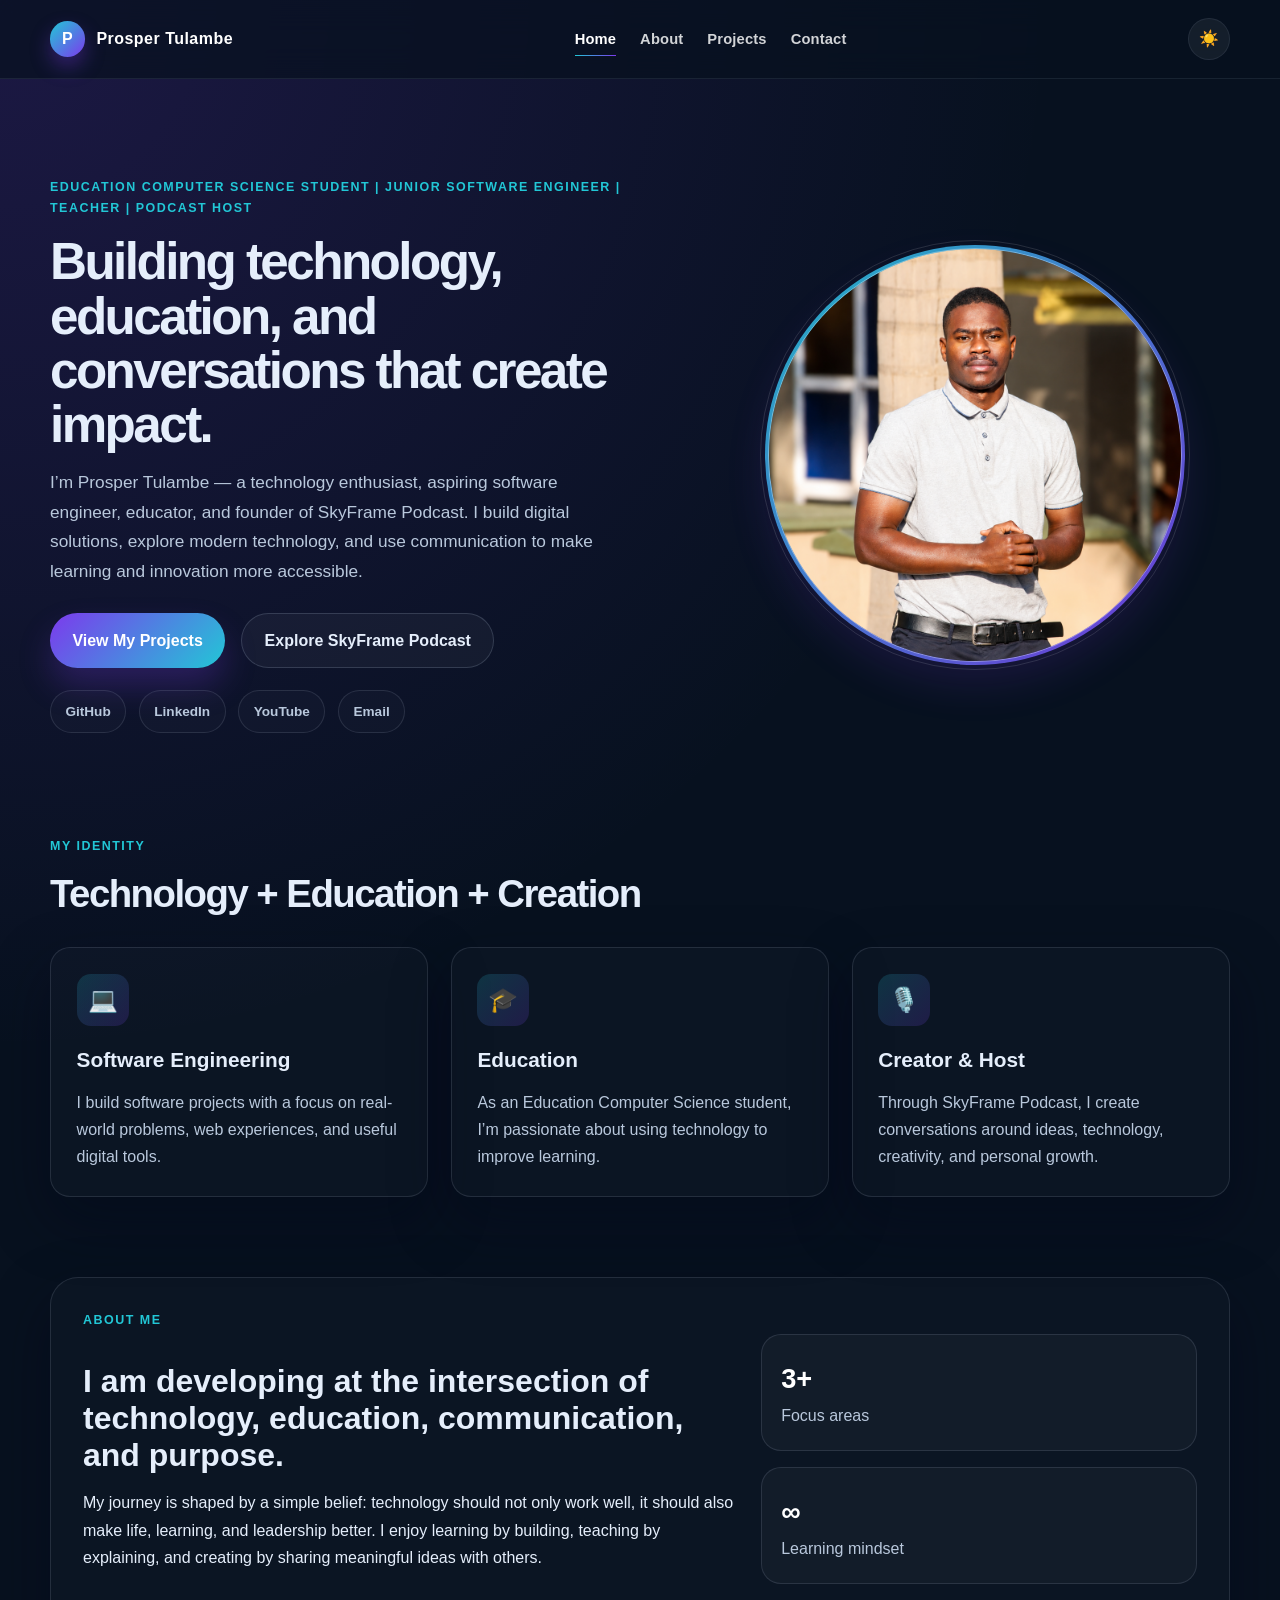
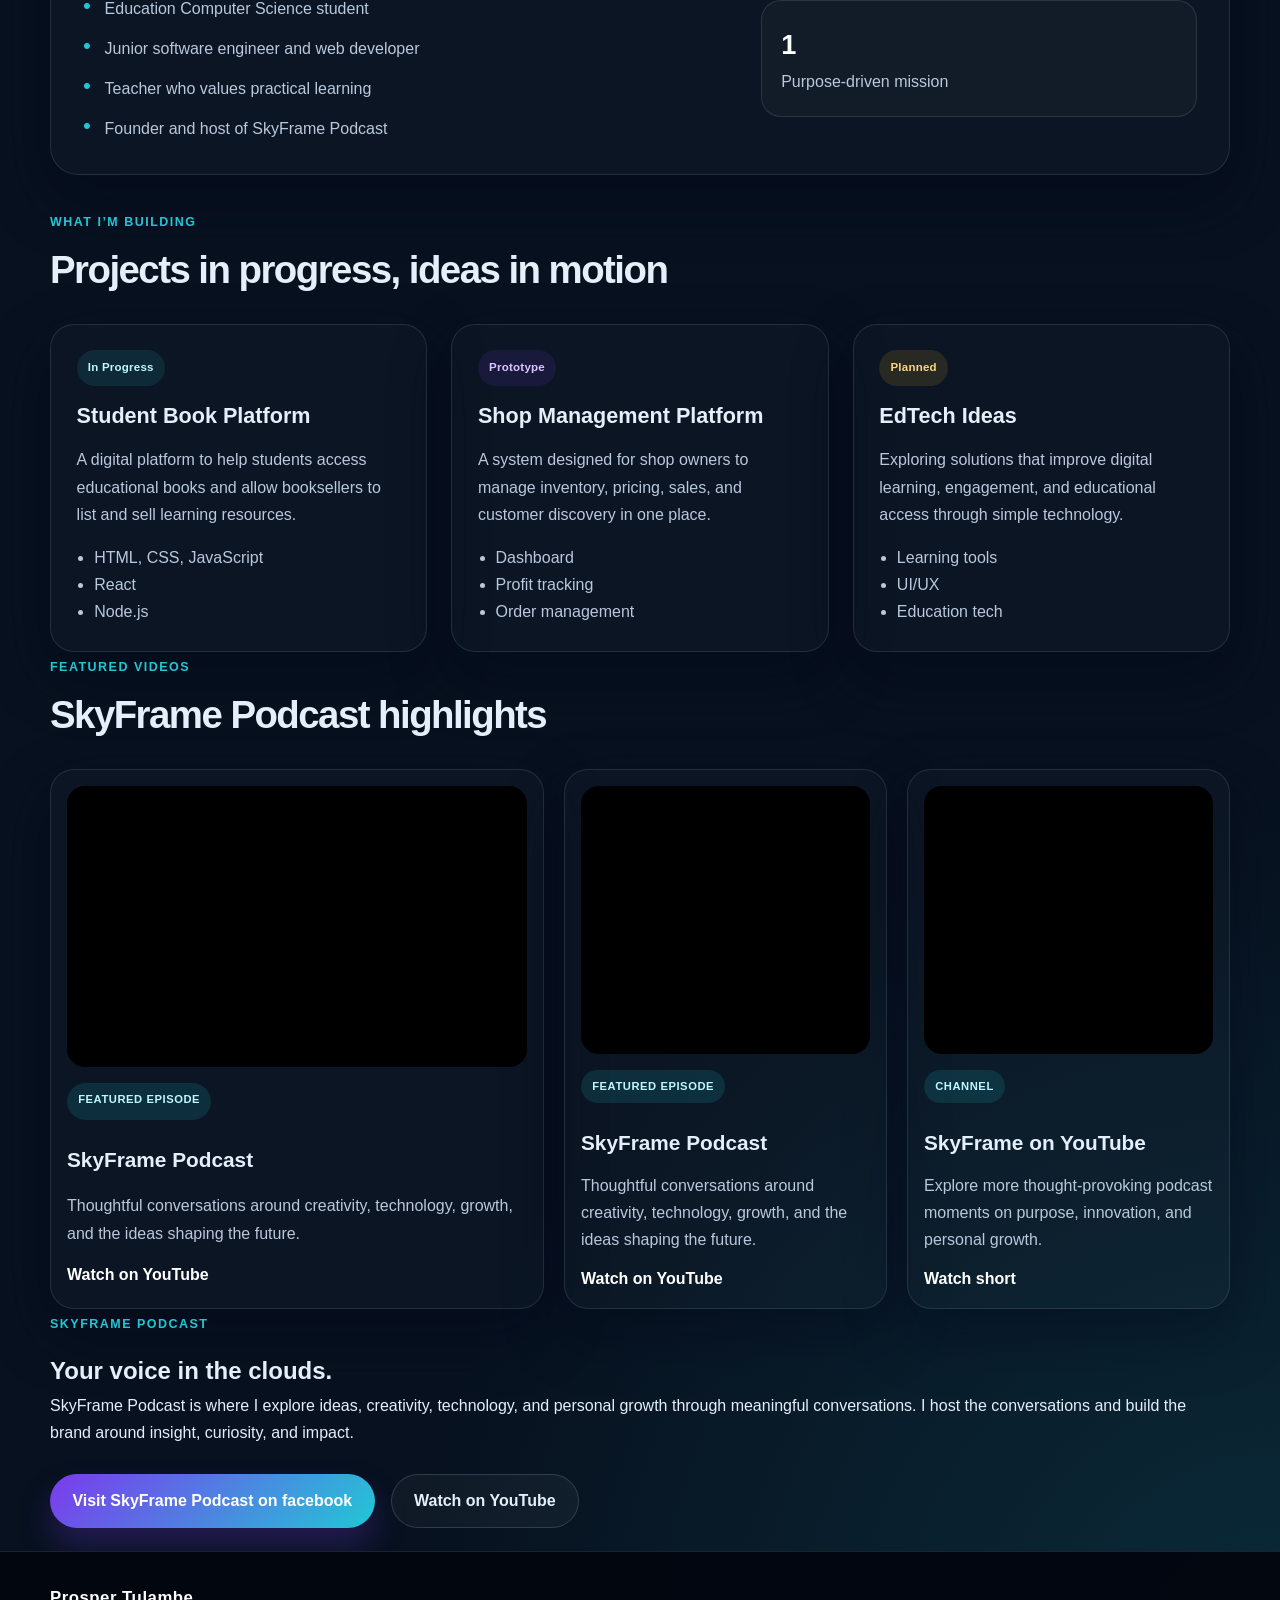
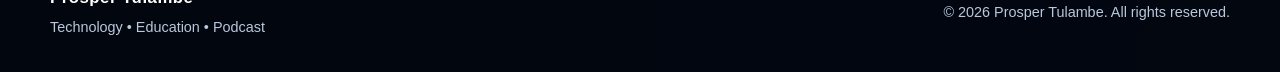
==== index.html @ 8300c0da "this is my initial portfolio" ====
<!DOCTYPE html>
<html lang="en">
<head>
    <meta charset="UTF-8">
    <meta name="viewport" content="width=device-width, initial-scale=1.0">
    <title>Prosper Tulambe | Portfolio</title>
    <link rel="stylesheet" href="css/style.css">
</head>
<body>
    <header class="site-header">
        <nav class="navbar container" aria-label="Main navigation">
            <a href="index.html" class="brand" aria-label="Prosper Tulambe home">
                <span class="brand-mark">P</span>
                <span>Prosper Tulambe</span>
            </a>

            <ul class="nav-list">
                <li><a href="index.html" class="active">Home</a></li>
                <li><a href="about.html">About</a></li>
                <li><a href="projects.html">Projects</a></li>
                
                <li><a href="contact.html">Contact</a></li>
            </ul>

            <button class="theme-toggle" type="button" aria-label="Switch to light mode">☀️</button>
        </nav>
    </header>

    <main>
        <section class="hero container">
            <div class="hero-copy">
                <p class="eyebrow">Education Computer Science Student | Junior Software Engineer | Teacher | Podcast Host</p>
                <h1>Building technology, education, and conversations that create impact.</h1>
                <p class="lead">
                    I’m Prosper Tulambe — a technology enthusiast, aspiring software engineer, educator,
                    and founder of SkyFrame Podcast. I build digital solutions, explore modern technology,
                    and use communication to make learning and innovation more accessible.
                </p>

                <div class="hero-actions">
                    <a class="btn btn-primary" href="projects.html">View My Projects</a>
                    <a class="btn btn-secondary" href="https://youtu.be/K1nj2eqJEME?si=wCZN2yOymd6LBK1X" target="_blank" rel="noopener noreferrer">Explore SkyFrame Podcast</a>
                </div>

                <div class="social-links" aria-label="Social media links">
                    <a href="https://github.com/" target="_blank" rel="noopener noreferrer" aria-label="GitHub">GitHub</a>
                    <a href="https://www.linkedin.com/" target="_blank" rel="noopener noreferrer" aria-label="LinkedIn">LinkedIn</a>
                    <a href="https://www.youtube.com/" target="_blank" rel="noopener noreferrer" aria-label="YouTube">YouTube</a>
                    <a href="mailto:prospertulambe@example.com" aria-label="Email">Email</a>
                </div>
            </div>

            <div class="hero-visual">
                <div class="profile-ring">
                    <img src="images/file_00000000c6a48246aaacdd09dd63fe5e.png" alt="Prosper Tulambe profile picture">
                </div>
            </div>
        </section>

        <section class="feature-section container">
            <div class="section-title">
                <p class="eyebrow">My Identity</p>
                <h2>Technology + Education + Creation</h2>
            </div>

            <div class="feature-grid">
                <article class="feature-card">
                    <span class="feature-icon">💻</span>
                    <h3>Software Engineering</h3>
                    <p>I build software projects with a focus on real-world problems, web experiences, and useful digital tools.</p>
                </article>

                <article class="feature-card">
                    <span class="feature-icon">🎓</span>
                    <h3>Education</h3>
                    <p>As an Education Computer Science student, I’m passionate about using technology to improve learning.</p>
                </article>

                <article class="feature-card">
                    <span class="feature-icon">🎙️</span>
                    <h3>Creator & Host</h3>
                    <p>Through SkyFrame Podcast, I create conversations around ideas, technology, creativity, and personal growth.</p>
                </article>
            </div>
        </section>

        <section class="info-section container">
            <div class="info-panel">
                <div class="info-copy">
                    <p class="eyebrow">About Me</p>
                    <h2>I am developing at the intersection of technology, education, communication, and purpose.</h2>
                    <p>
                        My journey is shaped by a simple belief: technology should not only work well, it should also make life,
                        learning, and leadership better. I enjoy learning by building, teaching by explaining, and creating by sharing
                        meaningful ideas with others.
                    </p>

                    <ul class="highlight-list">
                        <li>Education Computer Science student</li>
                        <li>Junior software engineer and web developer</li>
                        <li>Teacher who values practical learning</li>
                        <li>Founder and host of SkyFrame Podcast</li>
                    </ul>
                </div>

                <div class="stats-box">
                    <div class="stat-item">
                        <strong>3+</strong>
                        <span>Focus areas</span>
                    </div>
                    <div class="stat-item">
                        <strong>∞</strong>
                        <span>Learning mindset</span>
                    </div>
                    <div class="stat-item">
                        <strong>1</strong>
                        <span>Purpose-driven mission</span>
                    </div>
                </div>
            </div>
        </section>

        <section class="container section-block">
            <div class="section-title">
                <p class="eyebrow">What I’m Building</p>
                <h2>Projects in progress, ideas in motion</h2>
            </div>

            <div class="project-preview-grid">
                <article class="mini-project">
                    <span class="status-tag in-progress">In Progress</span>
                    <h3>Student Book Platform</h3>
                    <p>A digital platform to help students access educational books and allow booksellers to list and sell learning resources.</p>
                    <ul>
                        <li>HTML, CSS, JavaScript</li>
                        <li>React</li>
                        <li>Node.js</li>
                    </ul>
                </article>

                <article class="mini-project">
                    <span class="status-tag prototype">Prototype</span>
                    <h3>Shop Management Platform</h3>
                    <p>A system designed for shop owners to manage inventory, pricing, sales, and customer discovery in one place.</p>
                    <ul>
                        <li>Dashboard</li>
                        <li>Profit tracking</li>
                        <li>Order management</li>
                    </ul>
                </article>

                <article class="mini-project">
                    <span class="status-tag planned">Planned</span>
                    <h3>EdTech Ideas</h3>
                    <p>Exploring solutions that improve digital learning, engagement, and educational access through simple technology.</p>
                    <ul>
                        <li>Learning tools</li>
                        <li>UI/UX</li>
                        <li>Education tech</li>
                    </ul>
                </article>
            </div>
        </section>

        <section class="container section-block">
            <div class="section-title">
                <p class="eyebrow">Featured Videos</p>
                <h2>SkyFrame Podcast highlights</h2>
            </div>

            <div class="video-feature-grid">
                <article class="video-feature-card feature-main">
                    <div class="video-frame">
                        <iframe src="https://www.youtube.com/embed/K1nj2eqJEME?si=wCZN2yOymd6LBK1X" title="SkyFrame Podcast Featured Video" allow="accelerometer; autoplay; clipboard-write; encrypted-media; gyroscope; picture-in-picture; web-share" allowfullscreen></iframe>
                    </div>
                    <div class="video-copy">
                        <span class="video-tag">Featured Episode</span>
                        <h3>SkyFrame Podcast</h3>
                        <p>Thoughtful conversations around creativity, technology, growth, and the ideas shaping the future.</p>
                        <a href="https://youtu.be/K1nj2eqJEME?si=wCZN2yOymd6LBK1X" target="_blank" rel="noopener noreferrer">Watch on YouTube</a>
                    </div>
                </article>

                <article class="video-feature-card">
                    <div class="video-frame">
                        <iframe src="https://www.youtube.com/embed/K1nj2eqJEME?si=wCZN2yOymd6LBK1X" title="SkyFrame Podcast Featured Video" allow="accelerometer; autoplay; clipboard-write; encrypted-media; gyroscope; picture-in-picture; web-share" allowfullscreen></iframe>
                    </div>
                    <div class="video-copy">
                        <span class="video-tag">Featured Episode</span>
                        <h3>SkyFrame Podcast</h3>
                        <p>Thoughtful conversations around creativity, technology, growth, and the ideas shaping the future.</p>
                        <a href="https://youtu.be/K1nj2eqJEME?si=wCZN2yOymd6LBK1X" target="_blank" rel="noopener noreferrer">Watch on YouTube</a>
                    </div>
                </article>

                <article class="video-feature-card">
                    <div class="video-frame">
                        <iframe src="https://www.youtube.com/embed/K1nj2eqJEME?si=wCZN2yOymd6LBK1X" title="SkyFrame Podcast Featured Video" allow="accelerometer; autoplay; clipboard-write; encrypted-media; gyroscope; picture-in-picture; web-share" allowfullscreen></iframe>
                    </div>
                    <div class="video-copy">
                        <span class="video-tag">Channel</span>
                        <h3>SkyFrame on YouTube</h3>
                        <p>Explore more thought-provoking podcast moments on purpose, innovation, and personal growth.</p>
                        <a href="https://youtu.be/_5fshQoEt2s?si=vSO223c2QZiVjXNb" target="_blank" rel="noopener noreferrer">Watch short</a>
                    </div>
                </article>
            </div>
        </section>

        <section class="container section-block podcast-banner" id="skyframe">
            <div class="podcast-copy">
                <p class="eyebrow">SkyFrame Podcast</p>
                <h2>Your voice in the clouds.</h2>
                <p>
                    SkyFrame Podcast is where I explore ideas, creativity, technology, and personal growth through meaningful conversations.
                    I host the conversations and build the brand around insight, curiosity, and impact.
                </p>
                <div class="hero-actions">
                    <a href="https://web.facebook.com/profile.php?id=61587229599069" target="_blank" rel="noopener noreferrer" class="btn btn-primary">Visit SkyFrame Podcast on facebook</a>
                    <a href="https://youtu.be/K1nj2eqJEME?si=wCZN2yOymd6LBK1X" target="_blank" rel="noopener noreferrer" class="btn btn-secondary">Watch on YouTube</a>
                </div>
            </div>
        </section>
    </main>

    <footer class="site-footer">
        <div class="container footer-inner footer-simple">
            <div class="footer-brand">
                <h3>Prosper Tulambe</h3>
                <p>Technology • Education • Podcast</p>
            </div>
            <p class="footer-copy">© 2026 Prosper Tulambe. All rights reserved.</p>
        </div>
    </footer>

    <script src="js/script.js"></script>
</body>
</html>
---- css/style.css ----
:root {
    --bg: #07111f;
    --bg-soft: #0d1b2a;
    --panel: rgba(15, 23, 42, 0.72);
    --panel-strong: rgba(8, 15, 26, 0.9);
    --surface: #ffffff;
    --surface-soft: #eef5ff;
    --primary: #7c3aed;
    --primary-strong: #5b21b6;
    --secondary: #22c7d6;
    --text: #e5eefb;
    --text-soft: #b9c8dc;
    --text-dark: #0f172a;
    --text-muted: #65758a;
    --line: rgba(148, 163, 184, 0.18);
    --shadow: 0 24px 60px rgba(2, 6, 23, 0.38);
    --radius: 22px;
    --radius-lg: 32px;
}

body.light-mode {
    --bg: #f3f7fb;
    --bg-soft: #eaf1ff;
    --panel: rgba(255, 255, 255, 0.8);
    --panel-strong: rgba(255, 255, 255, 0.95);
    --surface: #ffffff;
    --surface-soft: #edf5ff;
    --primary: #6d4ae8;
    --primary-strong: #4c2ec2;
    --secondary: #0ea5a4;
    --text: #111827;
    --text-soft: #475569;
    --text-dark: #0f172a;
    --text-muted: #64748b;
    --line: rgba(15, 23, 42, 0.08);
    --shadow: 0 18px 40px rgba(15, 23, 42, 0.12);
}

* {
    margin: 0;
    padding: 0;
    box-sizing: border-box;
}

html {
    scroll-behavior: smooth;
}

body {
    font-family: "Inter", "Segoe UI", sans-serif;
    background:
        radial-gradient(circle at top left, rgba(124, 58, 237, 0.18), transparent 30%),
        radial-gradient(circle at bottom right, rgba(34, 199, 214, 0.14), transparent 25%),
        var(--bg);
    color: var(--text);
    line-height: 1.7;
    transition: background 0.3s ease, color 0.3s ease;
}

body.light-mode {
    background:
        radial-gradient(circle at top left, rgba(109, 74, 232, 0.12), transparent 30%),
        radial-gradient(circle at bottom right, rgba(14, 165, 164, 0.10), transparent 28%),
        var(--bg);
}

a {
    color: inherit;
    text-decoration: none;
}

img {
    display: block;
    max-width: 100%;
}

button,
input,
textarea {
    font: inherit;
}

.container {
    width: min(1180px, calc(100% - 2rem));
    margin: 0 auto;
}

.site-header {
    position: sticky;
    top: 0;
    z-index: 50;
    backdrop-filter: blur(16px);
    background: rgba(7, 17, 31, 0.72);
    border-bottom: 1px solid rgba(148, 163, 184, 0.12);
    transition: background 0.3s ease, border-color 0.3s ease;
}

body.light-mode .site-header {
    background: rgba(255, 255, 255, 0.8);
    border-color: rgba(15, 23, 42, 0.08);
}

.navbar {
    display: flex;
    align-items: center;
    justify-content: space-between;
    min-height: 78px;
    gap: 1rem;
}

.brand {
    display: inline-flex;
    align-items: center;
    gap: 0.7rem;
    color: #fff;
    font-weight: 700;
    letter-spacing: 0.03em;
}

body.light-mode .brand {
    color: var(--text-dark);
}

.brand-mark {
    display: inline-flex;
    width: 2.2rem;
    height: 2.2rem;
    align-items: center;
    justify-content: center;
    border-radius: 50%;
    background: linear-gradient(135deg, var(--secondary), var(--primary));
    color: #fff;
    font-weight: 800;
    box-shadow: 0 10px 20px rgba(124, 58, 237, 0.35);
}

.nav-list {
    list-style: none;
    display: flex;
    align-items: center;
    justify-content: center;
    gap: 1.5rem;
    padding: 0;
    background: transparent;
    border: none;
    border-radius: 0;
    box-shadow: none;
}

body.light-mode .nav-list {
    background: transparent;
    border-color: transparent;
}

.nav-list a {
    position: relative;
    color: rgba(255, 255, 255, 0.82);
    font-size: 0.92rem;
    font-weight: 600;
    letter-spacing: 0.01em;
    transition: color 0.25s ease;
    padding: 0.2rem 0;
    background: transparent;
    border: none;
    border-radius: 0;
}

body.light-mode .nav-list a {
    color: var(--text-dark);
}

.nav-list a::after {
    content: "";
    position: absolute;
    left: 0;
    bottom: -0.35rem;
    width: 100%;
    height: 1.5px;
    background: linear-gradient(90deg, var(--secondary), var(--primary));
    transform: scaleX(0);
    transform-origin: left center;
    transition: transform 0.25s ease;
}

.nav-list a:hover,
.nav-list a.active {
    color: #fff;
}

body.light-mode .nav-list a:hover,
body.light-mode .nav-list a.active {
    color: var(--primary-strong);
}

.nav-list a:hover::after,
.nav-list a.active::after {
    transform: scaleX(1);
}

.theme-toggle {
    width: 42px;
    height: 42px;
    border: 1px solid rgba(148, 163, 184, 0.12);
    background: rgba(255, 255, 255, 0.06);
    color: #fff;
    border-radius: 50%;
    cursor: pointer;
    transition: transform 0.25s ease, background 0.25s ease;
}

body.light-mode .theme-toggle {
    background: rgba(15, 23, 42, 0.05);
    color: var(--text-dark);
}

.theme-toggle:hover {
    transform: translateY(-1px);
}

main {
    overflow: hidden;
}

.hero {
    display: grid;
    grid-template-columns: 1.1fr 0.9fr;
    align-items: center;
    gap: 3rem;
    min-height: 80vh;
    padding: 4rem 0 2rem;
}

.hero-copy {
    max-width: 620px;
}

.eyebrow {
    display: inline-block;
    margin-bottom: 1rem;
    font-size: 0.78rem;
    font-weight: 700;
    letter-spacing: 0.12em;
    text-transform: uppercase;
    color: var(--secondary);
}

.hero-copy h1 {
    font-size: clamp(2.5rem, 4vw, 4.6rem);
    line-height: 1.06;
    letter-spacing: -0.05em;
    margin-bottom: 1rem;
    opacity: 0;
    transform: translateX(-28px);
    animation: slideInHero 0.9s cubic-bezier(0.2, 0.8, 0.2, 1) 0.15s forwards;
}

@keyframes slideInHero {
    0% {
        opacity: 0;
        transform: translateX(-28px);
    }
    100% {
        opacity: 1;
        transform: translateX(0);
    }
}

.lead {
    color: var(--text-soft);
    font-size: 1.08rem;
    max-width: 58ch;
}

.hero-actions {
    display: flex;
    flex-wrap: wrap;
    gap: 1rem;
    margin: 1.7rem 0 1.4rem;
}

.btn {
    display: inline-flex;
    align-items: center;
    justify-content: center;
    min-height: 3.15rem;
    padding: 0.8rem 1.4rem;
    border-radius: 999px;
    font-weight: 700;
    transition: transform 0.25s ease, box-shadow 0.25s ease, border-color 0.25s ease;
}

.btn:hover {
    transform: translateY(-2px);
}

.btn-primary {
    background: linear-gradient(135deg, var(--primary), var(--secondary));
    color: #fff;
    box-shadow: 0 18px 32px rgba(124, 58, 237, 0.25);
}

.btn-secondary {
    background: rgba(255, 255, 255, 0.04);
    border: 1px solid rgba(148, 163, 184, 0.24);
    color: var(--text);
}

body.light-mode .btn-secondary {
    background: rgba(15, 23, 42, 0.02);
}

.social-links {
    display: flex;
    flex-wrap: wrap;
    gap: 0.8rem;
}

.social-links a {
    padding: 0.55rem 0.9rem;
    border-radius: 999px;
    border: 1px solid rgba(148, 163, 184, 0.18);
    background: rgba(255, 255, 255, 0.02);
    color: var(--text-soft);
    font-size: 0.85rem;
    font-weight: 600;
}

.hero-visual {
    display: flex;
    justify-content: center;
}

.profile-ring {
    position: relative;
    width: min(420px, 85vw);
    aspect-ratio: 1;
    border-radius: 50%;
    padding: 3px;
    background: linear-gradient(135deg, rgba(34, 199, 214, 0.9), rgba(124, 58, 237, 0.9));
    box-shadow: 0 20px 40px rgba(124, 58, 237, 0.14);
}

.profile-ring::before {
    content: "";
    position: absolute;
    inset: -5px;
    border-radius: 50%;
    border: 1px solid rgba(255, 255, 255, 0.12);
}

.profile-ring img {
    width: 100%;
    height: 100%;
    object-fit: cover;
    border-radius: 50%;
    border: 1px solid rgba(255, 255, 255, 0.35);
}

.feature-section {
    padding: 2rem 0 5rem;
}

.section-title {
    margin-bottom: 2rem;
}

.section-title h2 {
    font-size: clamp(2rem, 3vw, 3rem);
    letter-spacing: -0.04em;
    line-height: 1.1;
}

.feature-grid {
    display: grid;
    grid-template-columns: repeat(3, minmax(0, 1fr));
    gap: 1.4rem;
}

.feature-card {
    background: rgba(255, 255, 255, 0.02);
    border: 1px solid var(--line);
    border-radius: 20px;
    padding: 1.6rem;
    box-shadow: var(--shadow);
    transition: transform 0.25s ease, border-color 0.25s ease;
}

.feature-card:hover {
    transform: translateY(-4px);
    border-color: rgba(124, 58, 237, 0.35);
}

.feature-icon {
    display: inline-flex;
    align-items: center;
    justify-content: center;
    width: 52px;
    height: 52px;
    border-radius: 14px;
    background: linear-gradient(135deg, rgba(34, 199, 214, 0.18), rgba(124, 58, 237, 0.18));
    font-size: 1.5rem;
    margin-bottom: 1rem;
}

.feature-card h3 {
    margin-bottom: 0.7rem;
    font-size: 1.3rem;
}

.feature-card p {
    color: var(--text-soft);
}

.info-section {
    padding-bottom: 2rem;
}

.info-panel {
    display: grid;
    grid-template-columns: 1.2fr 0.8fr;
    gap: 1.5rem;
    padding: 2rem;
    border-radius: 28px;
    border: 1px solid var(--line);
    background: rgba(255, 255, 255, 0.02);
    box-shadow: var(--shadow);
}

.info-copy {
    display: grid;
    gap: 1rem;
}

.info-copy h2 {
    font-size: clamp(1.8rem, 2.5vw, 2.8rem);
    line-height: 1.15;
}

.highlight-list {
    list-style: none;
    display: grid;
    gap: 0.8rem;
    margin-top: 0.5rem;
}

.highlight-list li {
    position: relative;
    padding-left: 1.35rem;
    color: var(--text-soft);
}

.highlight-list li::before {
    content: "•";
    position: absolute;
    left: 0;
    color: var(--secondary);
    font-size: 1.4rem;
    line-height: 1;
}

.stats-box {
    display: grid;
    gap: 1rem;
    align-content: center;
}

.stat-item {
    padding: 1.3rem 1.2rem;
    border-radius: 20px;
    background: rgba(255, 255, 255, 0.03);
    border: 1px solid var(--line);
}

.stat-item strong {
    display: block;
    font-size: clamp(1.7rem, 2vw, 2.3rem);
    color: #fff;
}

.stat-item span {
    color: var(--text-soft);
}

.project-preview-grid {
    display: grid;
    grid-template-columns: repeat(3, minmax(0, 1fr));
    gap: 1.5rem;
}

.mini-project {
    padding: 1.6rem;
    border-radius: 24px;
    border: 1px solid var(--line);
    background: rgba(255, 255, 255, 0.02);
    box-shadow: var(--shadow);
}

.mini-project h3 {
    margin: 0.8rem 0 0.7rem;
    font-size: 1.35rem;
}

.mini-project p {
    color: var(--text-soft);
}

.mini-project ul {
    margin-top: 1rem;
    padding-left: 1.1rem;
    color: var(--text-soft);
}

.status-tag.in-progress {
    background: rgba(34, 199, 214, 0.12);
    color: #bef7ff;
}

.status-tag.prototype {
    background: rgba(124, 58, 237, 0.12);
    color: #d8c7ff;
}

.status-tag.planned {
    background: rgba(251, 191, 36, 0.12);
    color: #f8d77c;
}

.video-feature-grid {
    display: grid;
    grid-template-columns: 1.3fr 0.85fr 0.85fr;
    gap: 1.25rem;
}

.video-feature-card {
    display: grid;
    gap: 1rem;
    padding: 1rem;
    border-radius: 24px;
    border: 1px solid var(--line);
    background: rgba(255, 255, 255, 0.02);
    box-shadow: var(--shadow);
}

.video-feature-card.feature-main {
    grid-column: span 1;
}

.video-frame {
    overflow: hidden;
    border-radius: 18px;
    background: #000;
    min-height: 260px;
}

.video-frame iframe {
    width: 100%;
    height: 100%;
    min-height: 260px;
    border: 0;
}

.video-thumb {
    min-height: 180px;
    border-radius: 18px;
    background-size: cover;
    background-position: center;
}

.thumb-a {
    background: linear-gradient(135deg, rgba(124, 58, 237, 0.4), rgba(34, 199, 214, 0.35)), url('https://images.unsplash.com/photo-1492691527719-9d1e07e534b4?auto=format&fit=crop&w=900&q=80') center/cover no-repeat;
}

.thumb-b {
    background: linear-gradient(135deg, rgba(124, 58, 237, 0.4), rgba(34, 199, 214, 0.35)), url('https://images.unsplash.com/photo-1522202176988-66273c2fd55f?auto=format&fit=crop&w=900&q=80') center/cover no-repeat;
}

.video-copy {
    display: grid;
    gap: 0.7rem;
}

.video-copy h3 {
    font-size: 1.3rem;
}

.video-copy p {
    color: var(--text-soft);
}

.video-copy a {
    color: #fff;
    font-weight: 700;
}

.video-tag {
    display: inline-flex;
    width: fit-content;
    padding: 0.45rem 0.75rem;
    border-radius: 999px;
    background: rgba(34, 199, 214, 0.12);
    color: #bef7ff;
    font-size: 0.7rem;
    font-weight: 700;
    letter-spacing: 0.05em;
    text-transform: uppercase;
}

.page-main {
    padding: 4rem 0 5rem;
}

.content-block {
    max-width: 900px;
    margin: 0 auto;
    background: rgba(255, 255, 255, 0.02);
    border: 1px solid var(--line);
    border-radius: 24px;
    padding: 2.2rem;
    box-shadow: var(--shadow);
}

.content-block h1 {
    font-size: clamp(2rem, 4vw, 3.2rem);
    line-height: 1.12;
    margin-bottom: 1rem;
}

.content-block p {
    color: var(--text-soft);
    font-size: 1.04rem;
}

.contact-actions {
    display: grid;
    gap: 1rem;
    margin-top: 2rem;
}

.contact-action {
    display: flex;
    align-items: center;
    gap: 1rem;
    padding: 1rem 1.1rem;
    border-radius: 18px;
    border: 1px solid var(--line);
    background: rgba(255, 255, 255, 0.02);
    color: var(--text);
    text-decoration: none;
    transition: transform 0.25s ease, border-color 0.25s ease, background 0.25s ease;
}

.contact-action:hover {
    transform: translateY(-2px);
    border-color: rgba(255, 255, 255, 0.18);
    background: rgba(255, 255, 255, 0.04);
}

.contact-icon {
    display: inline-flex;
    align-items: center;
    justify-content: center;
    width: 3.1rem;
    height: 3.1rem;
    border-radius: 14px;
    background: rgba(255, 255, 255, 0.04);
    border: 1px solid rgba(148, 163, 184, 0.12);
    flex-shrink: 0;
}

.contact-action strong {
    display: block;
    color: #fff;
    margin-bottom: 0.15rem;
}

.contact-action small {
    color: var(--text-soft);
    font-size: 0.82rem;
}

.contact-action.whatsapp .contact-icon {
    background: rgba(37, 211, 102, 0.12);
    border-color: rgba(37, 211, 102, 0.22);
}

.contact-action.email .contact-icon {
    background: rgba(234, 67, 53, 0.1);
    border-color: rgba(234, 67, 53, 0.2);
}

.contact-action.whatsapp .contact-icon i {
    color: #25D366;
    font-size: 1.5rem;
}

.contact-action.email .contact-icon i {
    color: #EA4335;
    font-size: 1.4rem;
}

body.light-mode .contact-action {
    background: rgba(15, 23, 42, 0.02);
    border-color: rgba(15, 23, 42, 0.10);
}

body.light-mode .contact-action .contact-icon {
    background: #ffffff;
    border-color: rgba(15, 23, 42, 0.08);
}

body.light-mode .contact-action strong {
    color: #111827;
}

@media (max-width: 900px) {
    .navbar {
        flex-wrap: wrap;
        padding: 0.8rem 0;
    }

    .nav-list {
        order: 3;
        width: 100%;
        flex-wrap: wrap;
        gap: 0.8rem 1rem;
        padding: 0.8rem 1rem;
    }

    .hero {
        grid-template-columns: 1fr;
        text-align: center;
        padding-top: 3rem;
    }

    .hero-copy {
        max-width: 100%;
    }

    .hero-actions,
    .social-links {
        justify-content: center;
    }

    .feature-grid {
        grid-template-columns: 1fr;
    }
}

@media (max-width: 560px) {
    .brand span:last-child {
        display: none;
    }

    .nav-list {
        justify-content: center;
    }

    .nav-list li {
        width: auto;
    }

    .hero {
        min-height: auto;
    }

    .hero-copy h1 {
        font-size: 2.3rem;
    }

    .content-block {
        padding: 1.5rem;
    }
}
    gap: 0.85rem;
    margin-top: 1.2rem;
}

.social-row a,
.socials a {
    color: rgba(255, 255, 255, 0.8);
    font-weight: 600;
    transition: color 0.2s ease;
}

.social-row a:hover,
.socials a:hover {
    color: #fff;
}

.mini-stats {
    display: flex;
    flex-wrap: wrap;
    gap: 1rem;
    list-style: none;
    margin-top: 2rem;
}

.mini-stats li {
    min-width: 125px;
    padding: 1rem 1.1rem;
    background: rgba(15, 23, 42, 0.5);
    border: 1px solid var(--line);
    border-radius: 18px;
    box-shadow: var(--shadow);
}

.mini-stats strong {
    display: block;
    font-size: 1.4rem;
    color: #fff;
}

.mini-stats span {
    color: var(--text-soft);
    font-size: 0.82rem;
}

.hero-visual {
    display: flex;
    justify-content: center;
}

.profile-card {
    position: relative;
    width: min(100%, 480px);
    padding: 1rem;
    border-radius: var(--radius-lg);
    background: linear-gradient(135deg, rgba(124, 58, 237, 0.28), rgba(34, 199, 214, 0.12));
    border: 1px solid rgba(162, 180, 216, 0.15);
    box-shadow: var(--shadow);
}

.glow-ring {
    position: absolute;
    inset: 12% 10% auto auto;
    width: 120px;
    height: 120px;
    border-radius: 50%;
    background: rgba(34, 199, 214, 0.25);
    filter: blur(14px);
}

.profile-card img {
    position: relative;
    z-index: 1;
    width: 100%;
    height: 620px;
    object-fit: cover;
    border-radius: calc(var(--radius-lg) - 12px);
}

.section-heading {
    margin-bottom: 2rem;
}

.section-heading h2 {
    font-size: clamp(2rem, 3vw, 3rem);
    margin-bottom: 0;
}

.about-grid {
    display: grid;
    grid-template-columns: 0.95fr 1.05fr;
    gap: 2rem;
    align-items: start;
}

.about-story {
    display: grid;
    gap: 1rem;
    padding: 2rem;
    border-radius: var(--radius);
    background: rgba(15, 23, 42, 0.45);
    border: 1px solid var(--line);
    box-shadow: var(--shadow);
}

.about-story strong {
    color: #fff;
}

.about-cards {
    display: grid;
    grid-template-columns: repeat(2, minmax(0, 1fr));
    gap: 1.25rem;
}

.info-card,
.detail-card,
.project-card,
.skill-card,
.build-card,
.video-card,
.podcast-card,
.contact-form-wrap,
.timeline-item {
    background: rgba(15, 23, 42, 0.52);
    border: 1px solid var(--line);
    border-radius: var(--radius);
    box-shadow: var(--shadow);
}

.info-card,
.detail-card,
.project-card,
.skill-card,
.build-card,
.video-card,
.contact-form-wrap {
    padding: 1.5rem;
}

.card-icon {
    display: inline-flex;
    width: 2.3rem;
    height: 2.3rem;
    align-items: center;
    justify-content: center;
    border-radius: 50%;
    background: rgba(124, 58, 237, 0.12);
    color: #d5c5ff;
    font-size: 0.78rem;
    font-weight: 700;
    margin-bottom: 0.8rem;
}

.info-card h3,
.detail-card h3,
.project-card h3,
.skill-card h3,
.video-card h3,
.build-card h3 {
    margin-bottom: 0.6rem;
    color: #fff;
}

.filter-bar {
    display: flex;
    flex-wrap: wrap;
    gap: 0.8rem;
    margin-bottom: 1.8rem;
}

.filter-btn {
    padding: 0.7rem 1rem;
    border: 1px solid var(--line);
    border-radius: 999px;
    background: rgba(15, 23, 42, 0.28);
    color: var(--text-soft);
    font-weight: 600;
    cursor: pointer;
    transition: all 0.25s ease;
}

.filter-btn.active,
.filter-btn:hover {
    background: linear-gradient(135deg, rgba(124, 58, 237, 0.22), rgba(34, 199, 214, 0.1));
    color: var(--text);
    border-color: rgba(124, 58, 237, 0.35);
}

.skills-grid {
    display: grid;
    grid-template-columns: repeat(2, minmax(0, 1fr));
    gap: 1.5rem;
}

.skill-card ul {
    list-style: none;
    display: grid;
    gap: 0.65rem;
    margin-top: 0.8rem;
}

.skill-card li {
    display: flex;
    align-items: center;
    justify-content: space-between;
    gap: 1rem;
    padding: 0.7rem 0.8rem;
    border-radius: 12px;
    background: rgba(148, 163, 184, 0.06);
    border: 1px solid rgba(148, 163, 184, 0.08);
    color: var(--text);
}

.skill-card em {
    color: var(--secondary);
    font-style: normal;
    font-size: 0.75rem;
    letter-spacing: 0.04em;
    text-transform: uppercase;
}

.project-grid {
    display: grid;
    grid-template-columns: repeat(3, minmax(0, 1fr));
    gap: 1.5rem;
}

.project-top {
    display: flex;
    justify-content: space-between;
    gap: 0.7rem;
    align-items: center;
    margin-bottom: 1rem;
}

.status-tag {
    display: inline-flex;
    align-items: center;
    padding: 0.5rem 0.7rem;
    border-radius: 999px;
    background: rgba(34, 199, 214, 0.14);
    color: #baf2f6;
    font-size: 0.72rem;
    font-weight: 700;
    letter-spacing: 0.02em;
}

.project-type {
    color: var(--text-soft);
    font-size: 0.75rem;
    text-transform: uppercase;
    letter-spacing: 0.06em;
}

.project-card ul {
    margin: 1rem 0 1.2rem;
    padding-left: 1.2rem;
    color: var(--text-soft);
}

.meta-stack {
    display: flex;
    flex-wrap: wrap;
    gap: 0.5rem;
    margin-bottom: 1rem;
}

.meta-stack span {
    display: inline-flex;
    padding: 0.38rem 0.6rem;
    border-radius: 999px;
    background: rgba(148, 163, 184, 0.08);
    color: var(--text);
    font-size: 0.72rem;
}

.progress-wrap {
    margin-top: 0.8rem;
}

.progress-label {
    display: flex;
    justify-content: space-between;
    color: var(--text-soft);
    font-size: 0.8rem;
    margin-bottom: 0.5rem;
}

.progress-bar {
    width: 100%;
    height: 8px;
    background: rgba(148, 163, 184, 0.12);
    border-radius: 999px;
    overflow: hidden;
}

.progress-bar span {
    display: block;
    height: 100%;
    border-radius: inherit;
    background: linear-gradient(90deg, var(--secondary), var(--primary));
}

.project-actions {
    display: flex;
    gap: 0.7rem;
    margin-top: 1.2rem;
}

.podcast-section {
    background: linear-gradient(135deg, rgba(124, 58, 237, 0.08), rgba(34, 199, 214, 0.08));
    border-top: 1px solid var(--line);
    border-bottom: 1px solid var(--line);
}

.podcast-grid {
    display: grid;
    grid-template-columns: 1.03fr 0.97fr;
    gap: 2rem;
    align-items: center;
}

.podcast-role {
    display: flex;
    align-items: center;
    gap: 1rem;
    margin: 1.5rem 0 1rem;
    padding: 0.9rem 1rem;
    width: fit-content;
    border-radius: 15px;
    background: rgba(15, 23, 42, 0.36);
    border: 1px solid var(--line);
}

.podcast-role span {
    color: var(--secondary);
    font-weight: 700;
    text-transform: uppercase;
    font-size: 0.72rem;
    letter-spacing: 0.08em;
}

.podcast-panel {
    display: grid;
    gap: 1rem;
}

.podcast-card {
    padding: 1.5rem;
}

.episode-badge,
.video-tag {
    display: inline-flex;
    padding: 0.45rem 0.7rem;
    border-radius: 999px;
    background: rgba(34, 199, 214, 0.14);
    color: #bef7ff;
    font-size: 0.7rem;
    font-weight: 700;
    letter-spacing: 0.05em;
    text-transform: uppercase;
    margin-bottom: 0.7rem;
}

.podcast-list {
    display: grid;
    gap: 0.7rem;
}

.episode-item {
    display: flex;
    justify-content: space-between;
    gap: 1rem;
    align-items: center;
    padding: 1rem 1.1rem;
    border-radius: 14px;
    background: rgba(15, 23, 42, 0.22);
    border: 1px solid var(--line);
}

.episode-item span {
    color: var(--secondary);
    font-weight: 700;
    font-size: 0.8rem;
}

.youtube-layout {
    display: grid;
    grid-template-columns: 1.15fr 0.85fr;
    gap: 1.6rem;
    align-items: stretch;
}

.youtube-featured {
    display: grid;
    gap: 1rem;
    padding: 1.2rem;
    border: 1px solid var(--line);
    border-radius: var(--radius);
    background: rgba(15, 23, 42, 0.45);
    box-shadow: var(--shadow);
}

.video-thumb {
    min-height: 260px;
    border-radius: 18px;
    background-size: cover;
    background-position: center;
}

.video-thumb.large {
    background: linear-gradient(135deg, rgba(124, 58, 237, 0.6), rgba(34, 199, 214, 0.5)), url('https://images.unsplash.com/photo-1492691527719-9d1e07e534b4?auto=format&fit=crop&w=1200&q=80') center/cover no-repeat;
}

.thumb-a {
    background: linear-gradient(135deg, rgba(124, 58, 237, 0.5), rgba(34, 199, 214, 0.4)), url('https://images.unsplash.com/photo-1522202176988-66273c2fd55f?auto=format&fit=crop&w=800&q=80') center/cover no-repeat;
}

.thumb-b {
    background: linear-gradient(135deg, rgba(124, 58, 237, 0.5), rgba(34, 199, 214, 0.4)), url('https://images.unsplash.com/photo-1516321318423-f06f85e504b3?auto=format&fit=crop&w=800&q=80') center/cover no-repeat;
}

.thumb-c {
    background: linear-gradient(135deg, rgba(124, 58, 237, 0.5), rgba(34, 199, 214, 0.4)), url('https://images.unsplash.com/photo-1516321165247-4aa89a48be28?auto=format&fit=crop&w=800&q=80') center/cover no-repeat;
}

.video-grid {
    display: grid;
    gap: 1rem;
}

.video-body {
    display: flex;
    justify-content: space-between;
    gap: 1rem;
    align-items: center;
    margin-top: 0.8rem;
}

.video-body span {
    color: var(--secondary);
    font-size: 0.74rem;
    font-weight: 700;
    text-transform: uppercase;
    letter-spacing: 0.08em;
}

.video-body a {
    color: #fff;
    font-weight: 700;
}

.timeline {
    display: grid;
    gap: 1rem;
}

.timeline-item {
    display: grid;
    grid-template-columns: 120px 1fr;
    gap: 1.2rem;
    padding: 1.4rem 1.5rem;
    transition: transform 0.25s ease, border-color 0.25s ease;
}

.timeline-item.active {
    border-color: rgba(124, 58, 237, 0.5);
    transform: translateX(4px);
}

.timeline-year {
    color: var(--secondary);
    font-weight: 800;
    letter-spacing: 0.04em;
}

.timeline-content h3 {
    margin-bottom: 0.5rem;
    color: #fff;
}

.building-grid {
    display: grid;
    grid-template-columns: repeat(3, minmax(0, 1fr));
    gap: 1.5rem;
}

.build-label {
    display: inline-flex;
    margin-bottom: 0.8rem;
    padding: 0.45rem 0.7rem;
    border-radius: 999px;
    background: rgba(124, 58, 237, 0.12);
    color: #d5c5ff;
    font-size: 0.72rem;
    font-weight: 700;
    letter-spacing: 0.06em;
    text-transform: uppercase;
}

.build-card ul {
    list-style: disc;
    padding-left: 1.05rem;
    color: var(--text-soft);
    margin-top: 1rem;
}

.contact-section {
    padding-bottom: 6rem;
}

.contact-layout {
    display: grid;
    grid-template-columns: 0.95fr 1.05fr;
    gap: 2rem;
    align-items: center;
}

.contact-details {
    display: grid;
    gap: 1rem;
    margin-top: 2rem;
}

.contact-details span {
    display: block;
    margin-bottom: 0.35rem;
    color: var(--secondary);
    font-size: 0.74rem;
    font-weight: 700;
    letter-spacing: 0.08em;
    text-transform: uppercase;
}

.contact-details a {
    color: #fff;
    font-weight: 600;
}

.contact-form-wrap {
    padding: 1.6rem;
}

.contact-form {
    display: grid;
    gap: 1rem;
}

.field-row {
    display: grid;
    grid-template-columns: repeat(2, minmax(0, 1fr));
    gap: 1rem;
}

.contact-form label {
    display: grid;
    gap: 0.5rem;
    color: var(--text-soft);
    font-weight: 600;
}

.contact-form input,
.contact-form textarea {
    width: 100%;
    border: 1px solid rgba(148, 163, 184, 0.2);
    border-radius: 15px;
    padding: 0.9rem 1rem;
    background: rgba(15, 23, 42, 0.4);
    color: var(--text);
}

.contact-form input:focus,
.contact-form textarea:focus {
    outline: none;
    border-color: rgba(124, 58, 237, 0.7);
    box-shadow: 0 0 0 4px rgba(124, 58, 237, 0.15);
}

.form-status {
    min-height: 1.3rem;
    color: #baf2f6;
    font-size: 0.9rem;
}

.site-footer {
    background: rgba(3, 6, 15, 0.96);
    border-top: 1px solid var(--line);
    padding: 1.5rem 0 2rem;
}

.footer-inner,
.footer-bottom {
    display: flex;
    align-items: center;
    justify-content: space-between;
    gap: 1rem;
}

.footer-simple {
    justify-content: space-between;
    align-items: center;
    padding-top: 0.5rem;
}

.footer-brand h3 {
    color: #fff;
    font-size: 1.05rem;
    letter-spacing: 0.03em;
    margin-bottom: 0.2rem;
}

.footer-brand p,
.footer-copy {
    color: var(--text-soft);
    font-size: 0.9rem;
}

.footer-name {
    color: #fff;
    font-weight: 700;
    letter-spacing: 0.04em;
}

.footer-role {
    color: var(--text-soft);
    font-size: 0.9rem;
}

.footer-links,
.footer-social {
    display: none;
}

.footer-bottom {
    display: none;
}

.reveal {
    opacity: 0;
    transform: translateY(24px);
    transition: opacity 0.7s ease, transform 0.7s ease;
}

.reveal.visible {
    opacity: 1;
    transform: translateY(0);
}

@media (max-width: 980px) {
    .hero,
    .podcast-grid,
    .youtube-layout,
    .contact-layout,
    .about-grid,
    .project-grid,
    .building-grid,
    .skills-grid,
    .about-cards {
        grid-template-columns: 1fr;
    }

    .project-grid,
    .building-grid {
        grid-template-columns: repeat(2, minmax(0, 1fr));
    }
}

@media (max-width: 720px) {
    .navbar {
        position: relative;
    }

    .nav-toggle {
        display: block;
    }

    .nav-links {
        position: absolute;
        top: calc(100% + 0.75rem);
        left: 0;
        right: 0;
        display: none;
        flex-direction: column;
        align-items: flex-start;
        gap: 0.85rem;
        padding: 1rem 1.2rem;
        background: rgba(7, 17, 31, 0.96);
        border-radius: 18px;
        border: 1px solid var(--line);
        box-shadow: var(--shadow);
    }

    .nav-links.open {
        display: flex;
    }

    .project-grid,
    .building-grid {
        grid-template-columns: 1fr;
    }

    .field-row {
        grid-template-columns: 1fr;
    }

    .footer-inner,
    .footer-bottom {
        flex-direction: column;
        text-align: center;
    }
}

@media (max-width: 520px) {
    .hero {
        min-height: auto;
        padding-top: 3rem;
    }

    .profile-card img {
        height: 420px;
    }

    .social-row,
    .cta-group,
    .project-actions {
        flex-direction: column;
        align-items: stretch;
    }

    .timeline-item {
        grid-template-columns: 1fr;
    }
}

@media (prefers-reduced-motion: reduce) {
    html {
        scroll-behavior: auto;
    }

    *, *::before, *::after {
        animation-duration: 0.01ms !important;
        animation-iteration-count: 1 !important;
        transition-duration: 0.01ms !important;
        scroll-behavior: auto !important;
    }

    .reveal {
        opacity: 1;
        transform: none;
    }
}
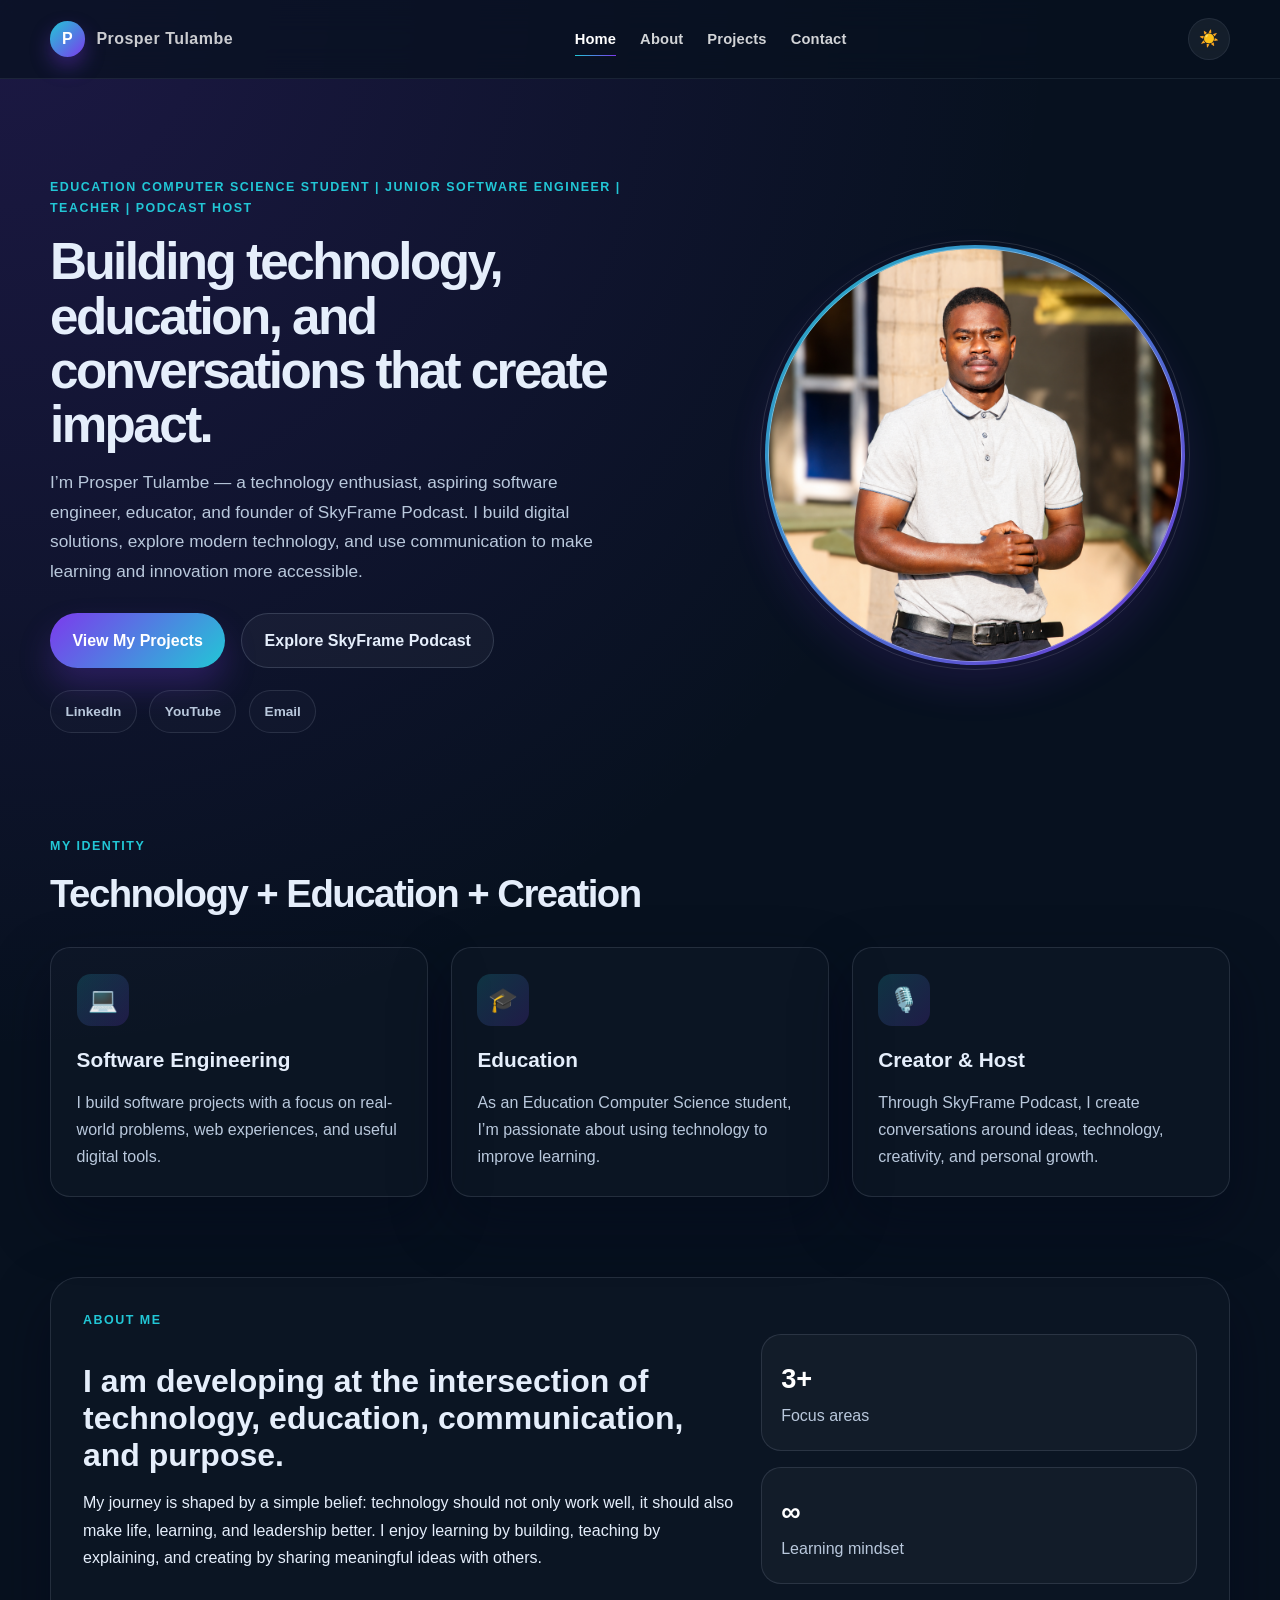
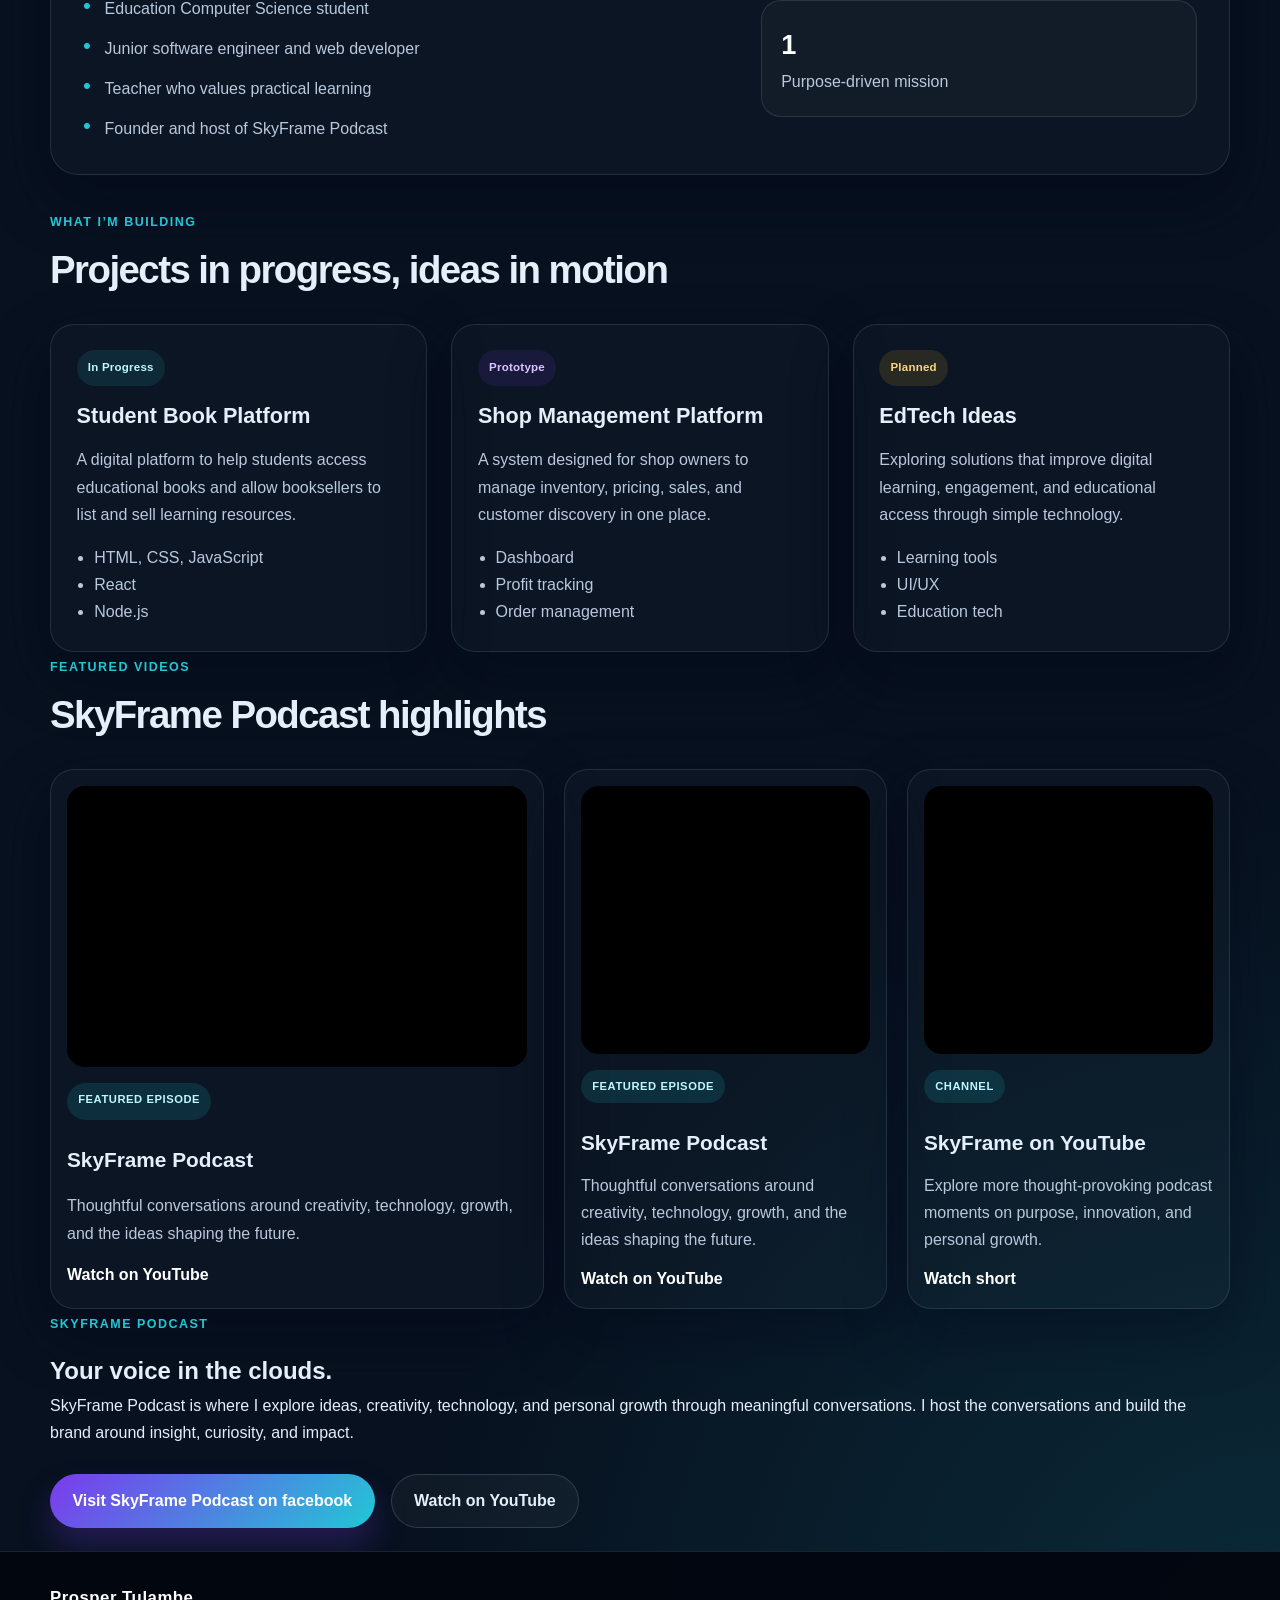
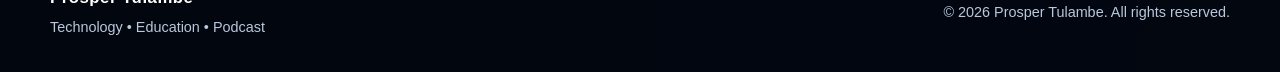
==== commit 48d06011: "updated one" ====
--- a/index.html
+++ b/index.html
@@ -14,15 +14,23 @@
                 <span>Prosper Tulambe</span>
             </a>
 
-            <ul class="nav-list">
-                <li><a href="index.html" class="active">Home</a></li>
-                <li><a href="about.html">About</a></li>
-                <li><a href="projects.html">Projects</a></li>
-                
-                <li><a href="contact.html">Contact</a></li>
-            </ul>
-
-            <button class="theme-toggle" type="button" aria-label="Switch to light mode">☀️</button>
+            <div class="nav-panel">
+                <ul class="nav-list" id="navMenu">
+                    <li><a href="index.html" class="active">Home</a></li>
+                    <li><a href="about.html">About</a></li>
+                    <li><a href="projects.html">Projects</a></li>
+                    <li><a href="contact.html">Contact</a></li>
+                </ul>
+            </div>
+
+            <div class="nav-actions">
+                <button class="theme-toggle" type="button" aria-label="Switch to light mode">☀️</button>
+                <button class="nav-toggle" type="button" aria-label="Toggle navigation" aria-expanded="false" aria-controls="navMenu">
+                    <span></span>
+                    <span></span>
+                    <span></span>
+                </button>
+            </div>
         </nav>
     </header>
 
@@ -43,7 +51,7 @@
                 </div>
 
                 <div class="social-links" aria-label="Social media links">
-                    <a href="https://github.com/" target="_blank" rel="noopener noreferrer" aria-label="GitHub">GitHub</a>
+                    <!-- <a href="https://github.com/" target="_blank" rel="noopener noreferrer" aria-label="GitHub">GitHub</a> -->
                     <a href="https://www.linkedin.com/" target="_blank" rel="noopener noreferrer" aria-label="LinkedIn">LinkedIn</a>
                     <a href="https://www.youtube.com/" target="_blank" rel="noopener noreferrer" aria-label="YouTube">YouTube</a>
                     <a href="mailto:prospertulambe@example.com" aria-label="Email">Email</a>
@@ -201,7 +209,7 @@
                         <span class="video-tag">Channel</span>
                         <h3>SkyFrame on YouTube</h3>
                         <p>Explore more thought-provoking podcast moments on purpose, innovation, and personal growth.</p>
-                        <a href="https://youtu.be/_5fshQoEt2s?si=vSO223c2QZiVjXNb" target="_blank" rel="noopener noreferrer">Watch short</a>
+                        <a href="https://youtube.com/shorts/iM2zyew1zDo?si=2ZYN20Fku6ZPWmLT" target="_blank" rel="noopener noreferrer">Watch short</a>
                     </div>
                 </article>
             </div>
--- a/css/style.css
+++ b/css/style.css
@@ -106,15 +106,32 @@
     justify-content: space-between;
     min-height: 78px;
     gap: 1rem;
+    position: relative;
+}
+
+.nav-panel {
+    display: flex;
+    align-items: center;
+    justify-content: center;
+    flex: 1;
+}
+
+.nav-actions {
+    display: flex;
+    align-items: center;
+    justify-content: flex-end;
+    gap: 0.75rem;
+    margin-left: auto;
 }
 
 .brand {
     display: inline-flex;
     align-items: center;
     gap: 0.7rem;
-    color: #fff;
+    color: #ffffffc9;
     font-weight: 700;
     letter-spacing: 0.03em;
+    white-space: nowrap;
 }
 
 body.light-mode .brand {
@@ -150,6 +167,50 @@
 body.light-mode .nav-list {
     background: transparent;
     border-color: transparent;
+}
+
+.nav-toggle {
+    display: none;
+    align-items: center;
+    justify-content: center;
+    flex-direction: column;
+    gap: 0.28rem;
+    width: 42px;
+    height: 42px;
+    border: 1px solid rgba(148, 163, 184, 0.12);
+    background: rgba(255, 255, 255, 0.06);
+    border-radius: 12px;
+    cursor: pointer;
+    transition: transform 0.25s ease, border-color 0.25s ease, background 0.25s ease;
+}
+
+.nav-toggle span {
+    width: 18px;
+    height: 2px;
+    border-radius: 999px;
+    background: #fff;
+    transition: transform 0.3s ease, opacity 0.3s ease;
+}
+
+body.light-mode .nav-toggle {
+    background: rgba(15, 23, 42, 0.05);
+    border-color: rgba(15, 23, 42, 0.08);
+}
+
+body.light-mode .nav-toggle span {
+    background: var(--text-dark);
+}
+
+.nav-toggle.is-open span:nth-child(1) {
+    transform: translateY(6px) rotate(45deg);
+}
+
+.nav-toggle.is-open span:nth-child(2) {
+    opacity: 0;
+}
+
+.nav-toggle.is-open span:nth-child(3) {
+    transform: translateY(-6px) rotate(-45deg);
 }
 
 .nav-list a {
@@ -718,12 +779,40 @@
         padding: 0.8rem 0;
     }
 
+    .nav-panel {
+        width: 100%;
+        order: 3;
+    }
+
+    .nav-actions {
+        order: 2;
+        margin-left: auto;
+    }
+
     .nav-list {
-        order: 3;
+        display: none;
         width: 100%;
-        flex-wrap: wrap;
-        gap: 0.8rem 1rem;
-        padding: 0.8rem 1rem;
+        flex-direction: column;
+        align-items: flex-start;
+        gap: 0.9rem;
+        padding: 1rem;
+        border: 1px solid var(--line);
+        border-radius: 18px;
+        background: rgba(7, 17, 31, 0.9);
+        box-shadow: var(--shadow);
+    }
+
+    .nav-list.is-open {
+        display: flex;
+    }
+
+    .nav-list a {
+        width: 100%;
+        font-size: 1rem;
+    }
+
+    .nav-toggle {
+        display: inline-flex;
     }
 
     .hero {
@@ -741,22 +830,30 @@
         justify-content: center;
     }
 
-    .feature-grid {
+    .info-panel,
+    .feature-grid,
+    .project-preview-grid,
+    .video-feature-grid,
+    .project-grid,
+    .skills-grid,
+    .about-grid,
+    .podcast-grid {
         grid-template-columns: 1fr;
     }
 }
 
 @media (max-width: 560px) {
-    .brand span:last-child {
-        display: none;
-    }
-
-    .nav-list {
-        justify-content: center;
-    }
-
-    .nav-list li {
-        width: auto;
+    .navbar {
+        gap: 0.75rem;
+    }
+
+    .brand {
+        font-size: 0.92rem;
+    }
+
+    .nav-toggle {
+        width: 40px;
+        height: 40px;
     }
 
     .hero {
@@ -770,9 +867,18 @@
     .content-block {
         padding: 1.5rem;
     }
-}
-    gap: 0.85rem;
-    margin-top: 1.2rem;
+
+    .video-frame,
+    .video-frame iframe {
+        min-height: 220px;
+    }
+}
+
+.social-row a,
+.socials a {
+    color: rgba(255, 255, 255, 0.8);
+    font-weight: 600;
+    transition: color 0.2s ease;
 }
 
 .social-row a,
